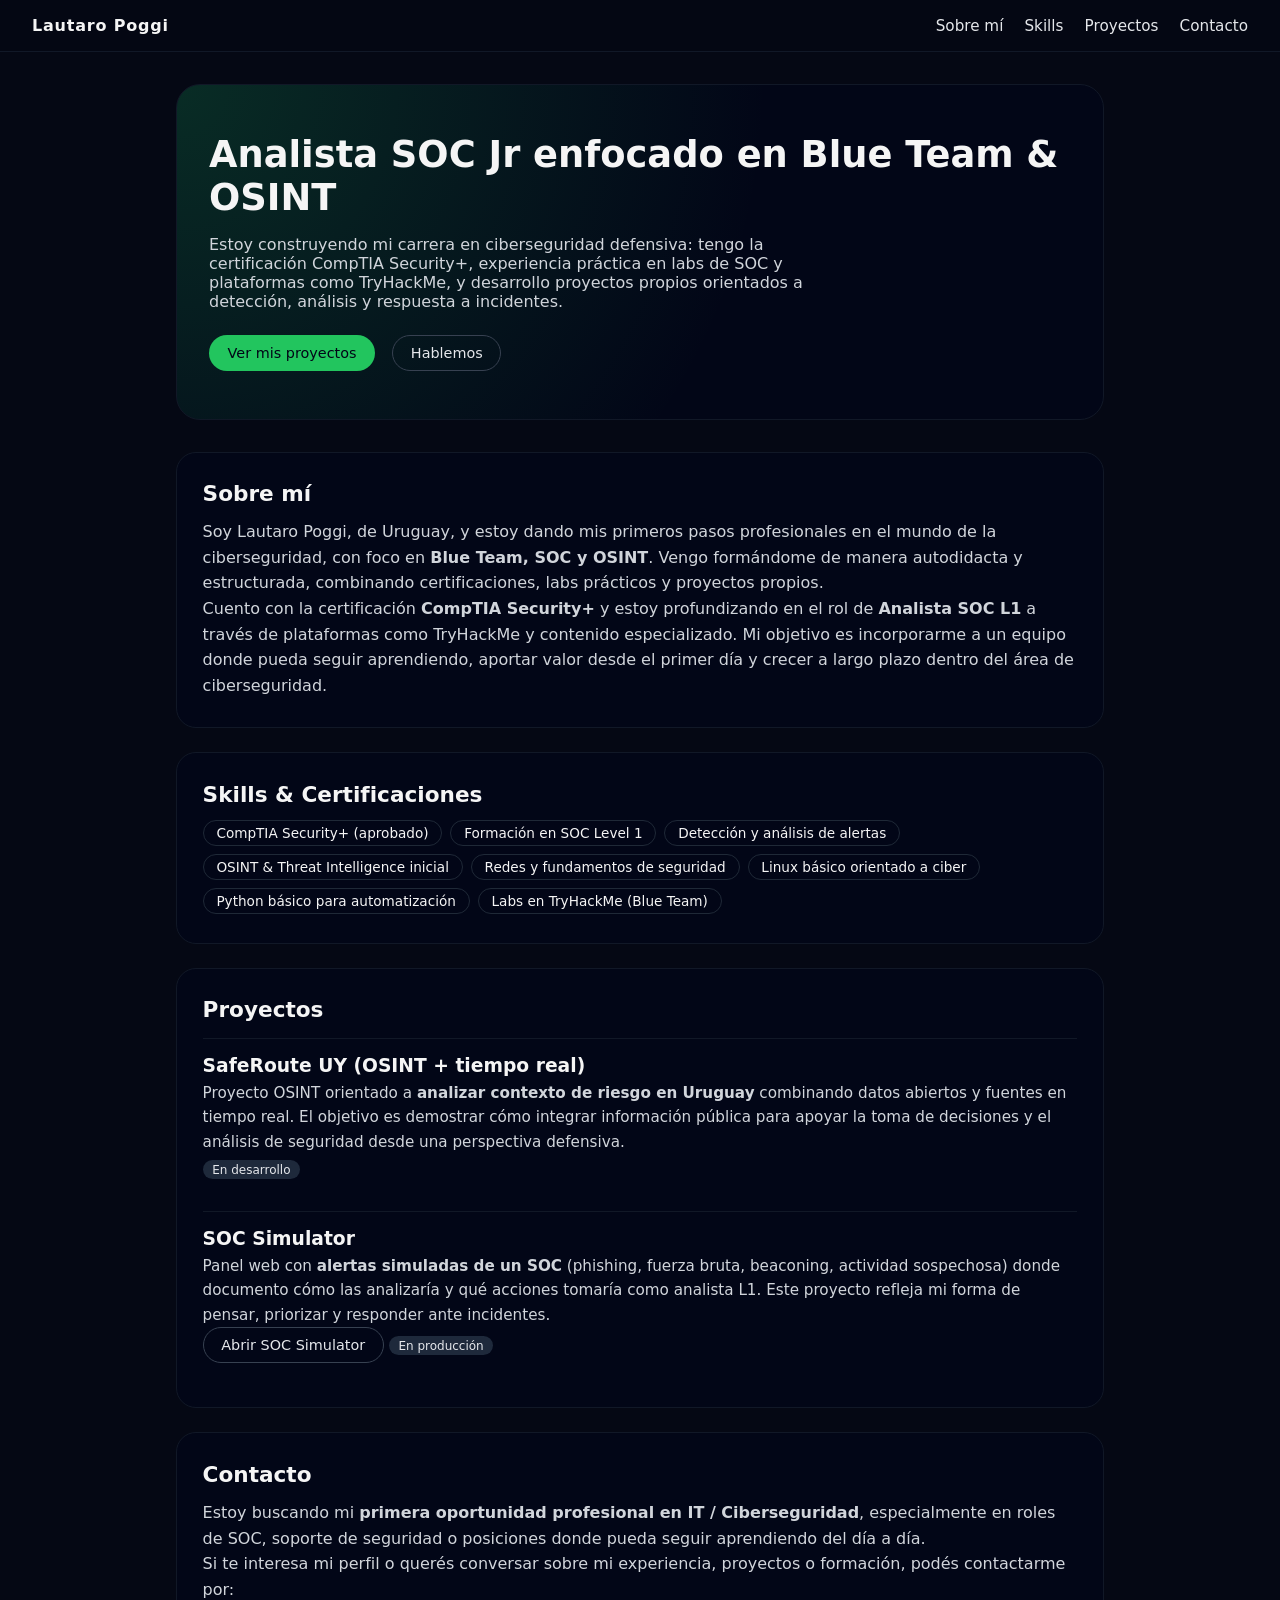
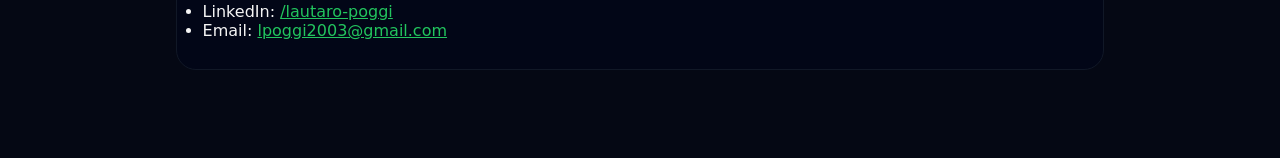
==== index.html @ 6bdcc226 "Primer commit del portfolio" ====
<!DOCTYPE html>
<html lang="es">
  <head>
    <meta charset="UTF-8" />
    <title>Lautaro Poggi | Portfolio Ciberseguridad</title>
    <link rel="stylesheet" href="style.css" />
  </head>
  <body>
    <header class="topbar">
      <div class="logo">Lautaro Poggi</div>
      <nav>
        <a href="#about">Sobre mí</a>
        <a href="#skills">Skills</a>
        <a href="#projects">Proyectos</a>
        <a href="#contact">Contacto</a>
      </nav>
    </header>

    <main>
      <section id="hero" class="hero">
        <h1>Analista SOC Jr enfocado en Blue Team &amp; OSINT</h1>
        <p>
          Estoy construyendo mi carrera en ciberseguridad defensiva: tengo la
          certificación CompTIA Security+, experiencia práctica en labs de SOC y
          plataformas como TryHackMe, y desarrollo proyectos propios orientados
          a detección, análisis y respuesta a incidentes.
        </p>
        <div class="hero-buttons">
          <a href="#projects" class="btn primary">Ver mis proyectos</a>
          <a href="#contact" class="btn secondary">Hablemos</a>
        </div>
      </section>

      <section id="about" class="card">
        <h2>Sobre mí</h2>
        <p>
          Soy Lautaro Poggi, de Uruguay, y estoy dando mis primeros pasos
          profesionales en el mundo de la ciberseguridad, con foco en
          <strong>Blue Team, SOC y OSINT</strong>. Vengo formándome de manera
          autodidacta y estructurada, combinando certificaciones, labs prácticos
          y proyectos propios.
        </p>
        <p>
          Cuento con la certificación <strong>CompTIA Security+</strong> y estoy
          profundizando en el rol de <strong>Analista SOC L1</strong> a través
          de plataformas como TryHackMe y contenido especializado. Mi objetivo
          es incorporarme a un equipo donde pueda seguir aprendiendo, aportar
          valor desde el primer día y crecer a largo plazo dentro del área de
          ciberseguridad.
        </p>
      </section>

      <section id="skills" class="card">
        <h2>Skills &amp; Certificaciones</h2>
        <ul class="tags">
          <li>CompTIA Security+ (aprobado)</li>
          <li>Formación en SOC Level 1</li>
          <li>Detección y análisis de alertas</li>
          <li>OSINT &amp; Threat Intelligence inicial</li>
          <li>Redes y fundamentos de seguridad</li>
          <li>Linux básico orientado a ciber</li>
          <li>Python básico para automatización</li>
          <li>Labs en TryHackMe (Blue Team)</li>
        </ul>
      </section>

      <section id="projects" class="card">
        <h2>Proyectos</h2>

        <div class="project">
          <h3>SafeRoute UY (OSINT + tiempo real)</h3>
          <p>
            Proyecto OSINT orientado a
            <strong>analizar contexto de riesgo en Uruguay</strong> combinando
            datos abiertos y fuentes en tiempo real. El objetivo es demostrar
            cómo integrar información pública para apoyar la toma de decisiones
            y el análisis de seguridad desde una perspectiva defensiva.
          </p>
          <span class="badge">En desarrollo</span>
        </div>

        <div class="project">
          <h3>SOC Simulator</h3>
          <p>
            Panel web con
            <strong>alertas simuladas de un SOC</strong> (phishing, fuerza
            bruta, beaconing, actividad sospechosa) donde documento cómo las
            analizaría y qué acciones tomaría como analista L1. Este proyecto
            refleja mi forma de pensar, priorizar y responder ante incidentes.
          </p>
          <a
            href="../soc-simulator/index.html"
            target="_blank"
            class="btn secondary"
          >
            Abrir SOC Simulator
          </a>
          <span class="badge">En producción</span>
        </div>
      </section>

      <section id="contact" class="card">
        <h2>Contacto</h2>
        <p>
          Estoy buscando mi
          <strong>primera oportunidad profesional en IT / Ciberseguridad</strong
          >, especialmente en roles de SOC, soporte de seguridad o posiciones
          donde pueda seguir aprendiendo del día a día.
        </p>
        <p>
          Si te interesa mi perfil o querés conversar sobre mi experiencia,
          proyectos o formación, podés contactarme por:
        </p>
        <ul>
          <li>
            LinkedIn:
            <a
              href="https://www.linkedin.com/in/lautaro-poggi-4075b335a"
              target="_blank"
              >/lautaro-poggi</a
            >
          </li>
          <li>
            Email:
            <a href="mailto:lpoggi2003@gmail.com">lpoggi2003@gmail.com</a>
          </li>
        </ul>
      </section>
    </main>

    <script src="main.js"></script>
  </body>
</html>
---- style.css ----
* {
  box-sizing: border-box;
  margin: 0;
  padding: 0;
}

body {
  font-family: system-ui, -apple-system, BlinkMacSystemFont, "Segoe UI", sans-serif;
  background: #050814;
  color: #f5f5f5;
  min-height: 100vh;
}

.topbar {
  position: sticky;
  top: 0;
  display: flex;
  justify-content: space-between;
  align-items: center;
  padding: 1rem 2rem;
  background: rgba(5, 8, 20, 0.95);
  border-bottom: 1px solid #111827;
  z-index: 10;
}

.logo {
  font-weight: 700;
  letter-spacing: 0.05em;
}

nav a {
  margin-left: 1rem;
  text-decoration: none;
  color: #e5e7eb;
  font-size: 0.95rem;
}

nav a:hover {
  color: #22c55e;
}

main {
  max-width: 960px;
  margin: 0 auto;
  padding: 2rem 1rem 4rem;
}

.hero {
  padding: 3rem 2rem;
  margin-bottom: 2rem;
  border-radius: 1.5rem;
  background: radial-gradient(circle at top left, #22c55e33, transparent 60%),
    #020617;
  border: 1px solid #111827;
}

.hero h1 {
  font-size: 2.3rem;
  margin-bottom: 1rem;
}

.hero p {
  max-width: 600px;
  color: #d1d5db;
  margin-bottom: 1.5rem;
}

.hero-buttons .btn {
  margin-right: 0.75rem;
}

.card {
  background: #020617;
  border-radius: 1.25rem;
  padding: 1.8rem 1.6rem;
  border: 1px solid #111827;
  margin-bottom: 1.5rem;
}

.card h2 {
  margin-bottom: 0.8rem;
  font-size: 1.35rem;
}

.card p {
  color: #d1d5db;
  line-height: 1.6;
}

.tags {
  list-style: none;
  display: flex;
  flex-wrap: wrap;
  gap: 0.5rem;
  margin-top: 0.5rem;
}

.tags li {
  background: #020617;
  border: 1px solid #1f2937;
  border-radius: 999px;
  padding: 0.25rem 0.8rem;
  font-size: 0.85rem;
}

.project {
  margin-top: 1rem;
  padding: 1rem 0;
  border-top: 1px solid #111827;
}

.project h3 {
  margin-bottom: 0.3rem;
}

.project p {
  font-size: 0.95rem;
}

.badge {
  display: inline-block;
  margin-top: 0.4rem;
  font-size: 0.75rem;
  padding: 0.15rem 0.6rem;
  border-radius: 999px;
  background: #1e293b;
  color: #e5e7eb;
}

.btn {
  display: inline-block;
  padding: 0.55rem 1.1rem;
  border-radius: 999px;
  font-size: 0.9rem;
  text-decoration: none;
  border: 1px solid transparent;
}

.btn.primary {
  background: #22c55e;
  color: #020617;
}

.btn.secondary {
  background: transparent;
  color: #e5e7eb;
  border-color: #374151;
}

.btn:hover {
  opacity: 0.9;
}

a {
  color: #22c55e;
}

a:hover {
  text-decoration: underline;
}

@media (max-width: 640px) {
  .topbar {
    flex-direction: column;
    align-items: flex-start;
    gap: 0.4rem;
  }

  nav a {
    margin-left: 0;
    margin-right: 0.7rem;
  }

  .hero {
    padding: 2rem 1.4rem;
  }
}
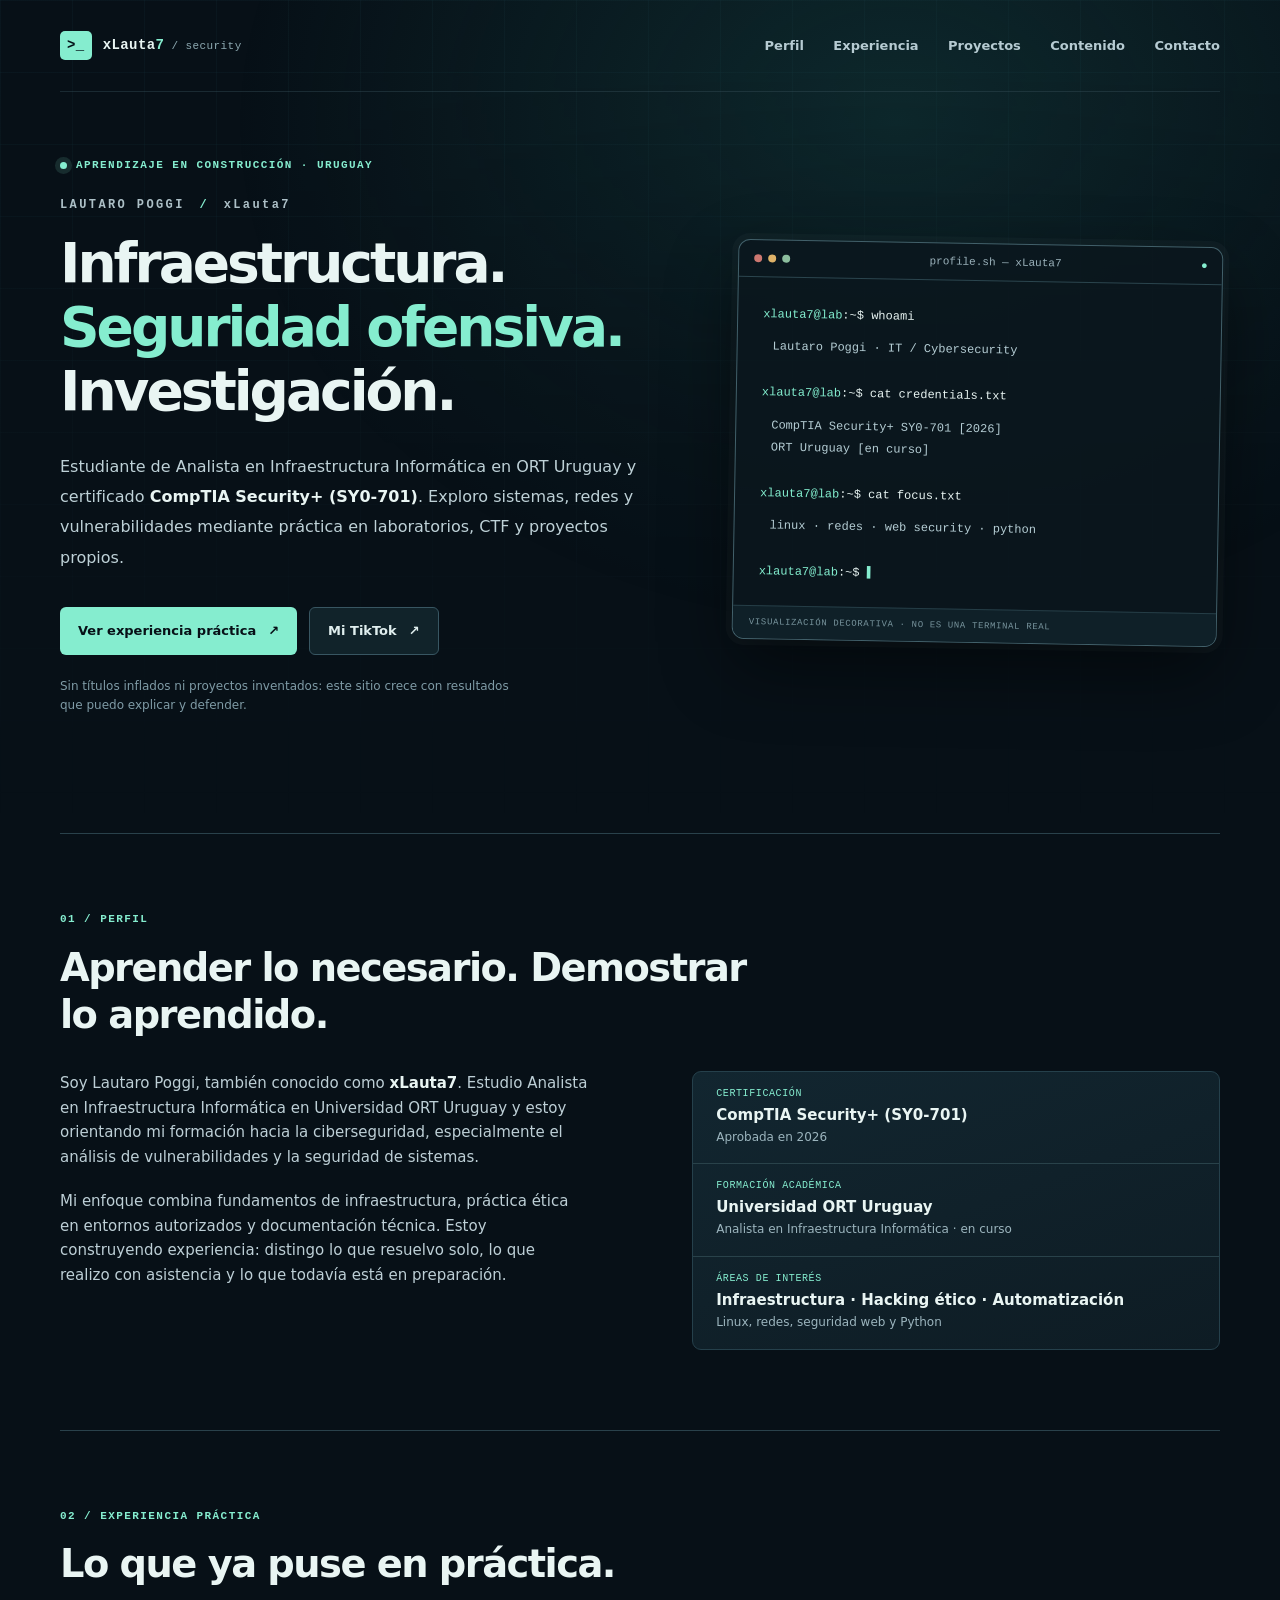
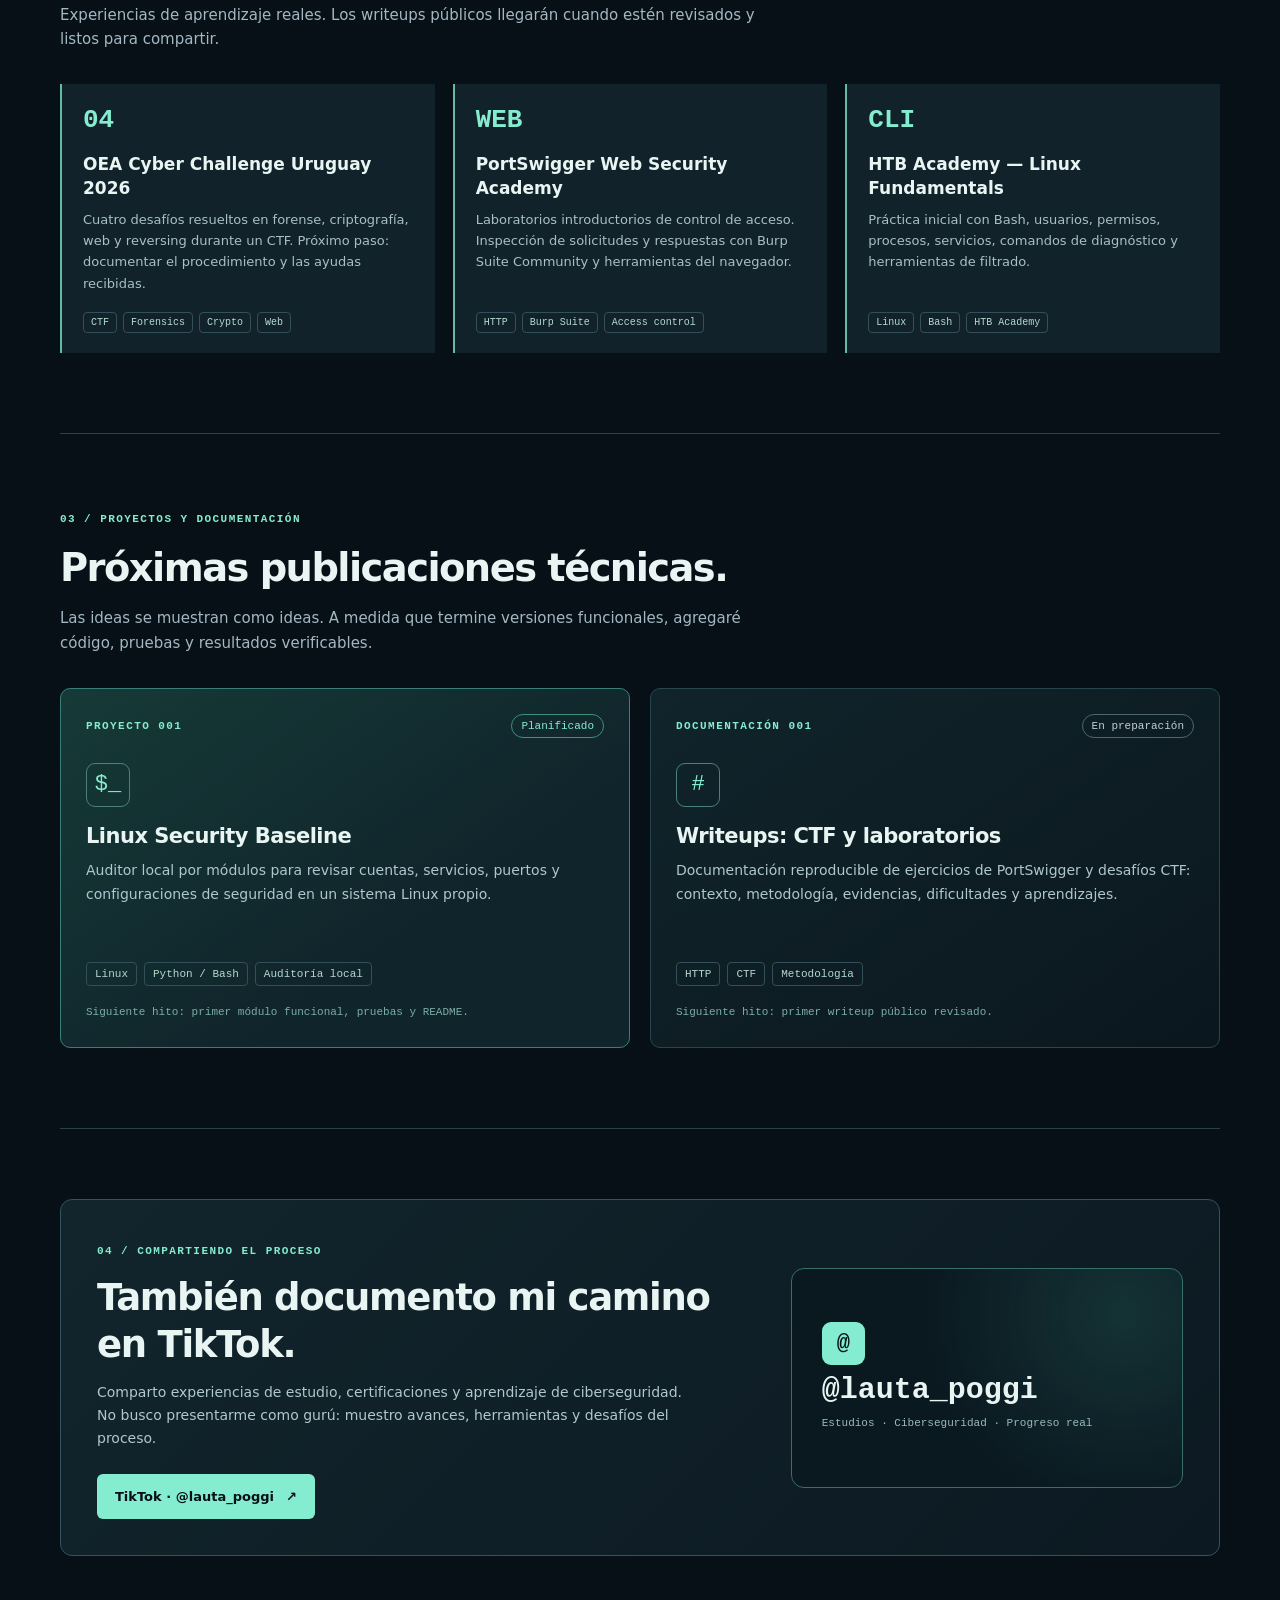
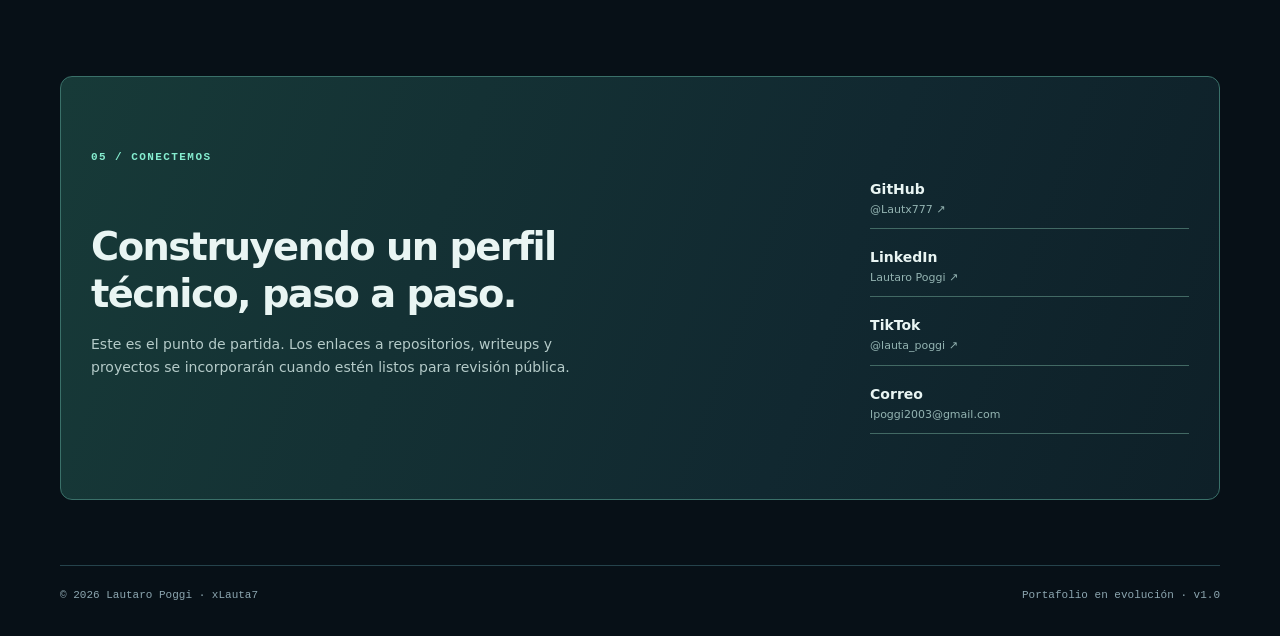
==== commit 18f5f6e1: "Publish xLauta7 portfolio v1 landing page" ====
--- a/index.html
+++ b/index.html
@@ -1,133 +1,126 @@
-<!DOCTYPE html>
+<!doctype html>
 <html lang="es">
-  <head>
-    <meta charset="UTF-8" />
-    <title>Lautaro Poggi | Portfolio Ciberseguridad</title>
-    <link rel="stylesheet" href="style.css" />
-  </head>
-  <body>
-    <header class="topbar">
-      <div class="logo">Lautaro Poggi</div>
-      <nav>
-        <a href="#about">Sobre mí</a>
-        <a href="#skills">Skills</a>
-        <a href="#projects">Proyectos</a>
-        <a href="#contact">Contacto</a>
-      </nav>
-    </header>
-
-    <main>
-      <section id="hero" class="hero">
-        <h1>Analista SOC Jr enfocado en Blue Team &amp; OSINT</h1>
-        <p>
-          Estoy construyendo mi carrera en ciberseguridad defensiva: tengo la
-          certificación CompTIA Security+, experiencia práctica en labs de SOC y
-          plataformas como TryHackMe, y desarrollo proyectos propios orientados
-          a detección, análisis y respuesta a incidentes.
-        </p>
-        <div class="hero-buttons">
-          <a href="#projects" class="btn primary">Ver mis proyectos</a>
-          <a href="#contact" class="btn secondary">Hablemos</a>
+<head>
+  <meta charset="utf-8">
+  <meta name="viewport" content="width=device-width, initial-scale=1">
+  <meta name="color-scheme" content="dark">
+  <meta name="theme-color" content="#071017">
+  <meta name="description" content="Lautaro Poggi (xLauta7). Infraestructura informática, CompTIA Security+ y práctica en ciberseguridad. CTF, HTB Academy, PortSwigger y proyectos propios.">
+  <meta property="og:type" content="website">
+  <meta property="og:title" content="xLauta7 | Lautaro Poggi — Ciberseguridad e infraestructura">
+  <meta property="og:description" content="Laboratorios, CTF, formación y proyectos técnicos. Un portafolio que crece con evidencia real.">
+  <title>xLauta7 | Lautaro Poggi — Ciberseguridad</title>
+  <link rel="icon" type="image/svg+xml" href="favicon.svg">
+  <link rel="stylesheet" href="styles.css">
+</head>
+<body>
+  <a class="skip-link" href="#contenido">Saltar al contenido</a>
+  <div class="background-grid" aria-hidden="true"></div>
+  <header class="site-header wrap">
+    <a href="#inicio" class="logo" aria-label="xLauta7, volver al inicio"><span class="logo-icon">&gt;_</span><span>xLauta<span class="logo-muted">7</span><span class="logo-suffix"> / security</span></span></a>
+    <nav aria-label="Navegación principal">
+      <a href="#sobre-mi">Perfil</a><a href="#experiencia">Experiencia</a><a href="#proyectos">Proyectos</a><a href="#contenido-publico">Contenido</a><a href="#contacto">Contacto</a>
+    </nav>
+  </header>
+  <main id="contenido">
+    <section class="hero wrap" id="inicio" aria-labelledby="hero-title">
+      <div class="hero-copy">
+        <p class="eyebrow"><span class="status-dot"></span> APRENDIZAJE EN CONSTRUCCIÓN · URUGUAY</p>
+        <p class="intro-label">LAUTARO POGGI <span aria-hidden="true">/</span> xLauta7</p>
+        <h1 id="hero-title">Infraestructura.<br><span class="accent">Seguridad ofensiva.</span><br>Investigación.</h1>
+        <p class="lead">Estudiante de Analista en Infraestructura Informática en ORT Uruguay y certificado <strong>CompTIA Security+ (SY0-701)</strong>. Exploro sistemas, redes y vulnerabilidades mediante práctica en laboratorios, CTF y proyectos propios.</p>
+        <div class="actions">
+          <a class="button button-primary" href="#experiencia">Ver experiencia práctica <span aria-hidden="true">↗</span></a>
+          <a class="button button-secondary" href="https://www.tiktok.com/@lauta_poggi" target="_blank" rel="noopener noreferrer">Mi TikTok <span aria-hidden="true">↗</span></a>
         </div>
-      </section>
-
-      <section id="about" class="card">
-        <h2>Sobre mí</h2>
-        <p>
-          Soy Lautaro Poggi, de Uruguay, y estoy dando mis primeros pasos
-          profesionales en el mundo de la ciberseguridad, con foco en
-          <strong>Blue Team, SOC y OSINT</strong>. Vengo formándome de manera
-          autodidacta y estructurada, combinando certificaciones, labs prácticos
-          y proyectos propios.
-        </p>
-        <p>
-          Cuento con la certificación <strong>CompTIA Security+</strong> y estoy
-          profundizando en el rol de <strong>Analista SOC L1</strong> a través
-          de plataformas como TryHackMe y contenido especializado. Mi objetivo
-          es incorporarme a un equipo donde pueda seguir aprendiendo, aportar
-          valor desde el primer día y crecer a largo plazo dentro del área de
-          ciberseguridad.
-        </p>
-      </section>
-
-      <section id="skills" class="card">
-        <h2>Skills &amp; Certificaciones</h2>
-        <ul class="tags">
-          <li>CompTIA Security+ (aprobado)</li>
-          <li>Formación en SOC Level 1</li>
-          <li>Detección y análisis de alertas</li>
-          <li>OSINT &amp; Threat Intelligence inicial</li>
-          <li>Redes y fundamentos de seguridad</li>
-          <li>Linux básico orientado a ciber</li>
-          <li>Python básico para automatización</li>
-          <li>Labs en TryHackMe (Blue Team)</li>
-        </ul>
-      </section>
-
-      <section id="projects" class="card">
-        <h2>Proyectos</h2>
-
-        <div class="project">
-          <h3>SafeRoute UY (OSINT + tiempo real)</h3>
-          <p>
-            Proyecto OSINT orientado a
-            <strong>analizar contexto de riesgo en Uruguay</strong> combinando
-            datos abiertos y fuentes en tiempo real. El objetivo es demostrar
-            cómo integrar información pública para apoyar la toma de decisiones
-            y el análisis de seguridad desde una perspectiva defensiva.
-          </p>
-          <span class="badge">En desarrollo</span>
+        <p class="hero-footnote">Sin títulos inflados ni proyectos inventados: este sitio crece con resultados que puedo explicar y defender.</p>
+      </div>
+      <div class="terminal" aria-label="Resumen técnico de mi perfil, representación gráfica de una terminal">
+        <div class="terminal-bar"><div class="dots" aria-hidden="true"><i></i><i></i><i></i></div><span>profile.sh — xLauta7</span><span class="terminal-mark">●</span></div>
+        <div class="terminal-content">
+          <p><span class="prompt">xlauta7@lab</span>:~$ whoami</p><p class="terminal-answer">Lautaro Poggi · IT / Cybersecurity</p>
+          <p><span class="prompt">xlauta7@lab</span>:~$ cat credentials.txt</p><p class="terminal-answer">CompTIA Security+ SY0-701 [2026]<br>ORT Uruguay [en curso]</p>
+          <p><span class="prompt">xlauta7@lab</span>:~$ cat focus.txt</p><p class="terminal-answer">linux · redes · web security · python</p>
+          <p><span class="prompt">xlauta7@lab</span>:~$ <span class="cursor" aria-hidden="true">▌</span></p>
         </div>
-
-        <div class="project">
-          <h3>SOC Simulator</h3>
-          <p>
-            Panel web con
-            <strong>alertas simuladas de un SOC</strong> (phishing, fuerza
-            bruta, beaconing, actividad sospechosa) donde documento cómo las
-            analizaría y qué acciones tomaría como analista L1. Este proyecto
-            refleja mi forma de pensar, priorizar y responder ante incidentes.
-          </p>
-          <a
-            href="../soc-simulator/index.html"
-            target="_blank"
-            class="btn secondary"
-          >
-            Abrir SOC Simulator
-          </a>
-          <span class="badge">En producción</span>
+        <div class="terminal-bottom">VISUALIZACIÓN DECORATIVA · NO ES UNA TERMINAL REAL</div>
+      </div>
+    </section>
+    <section class="section wrap" id="sobre-mi" aria-labelledby="about-title">
+      <div class="section-heading"><span class="section-index">01 / PERFIL</span><h2 id="about-title">Aprender lo necesario. Demostrar lo aprendido.</h2></div>
+      <div class="about-grid">
+        <div>
+          <p>Soy Lautaro Poggi, también conocido como <strong>xLauta7</strong>. Estudio Analista en Infraestructura Informática en Universidad ORT Uruguay y estoy orientando mi formación hacia la ciberseguridad, especialmente el análisis de vulnerabilidades y la seguridad de sistemas.</p>
+          <p>Mi enfoque combina fundamentos de infraestructura, práctica ética en entornos autorizados y documentación técnica. Estoy construyendo experiencia: distingo lo que resuelvo solo, lo que realizo con asistencia y lo que todavía está en preparación.</p>
         </div>
-      </section>
-
-      <section id="contact" class="card">
-        <h2>Contacto</h2>
-        <p>
-          Estoy buscando mi
-          <strong>primera oportunidad profesional en IT / Ciberseguridad</strong
-          >, especialmente en roles de SOC, soporte de seguridad o posiciones
-          donde pueda seguir aprendiendo del día a día.
-        </p>
-        <p>
-          Si te interesa mi perfil o querés conversar sobre mi experiencia,
-          proyectos o formación, podés contactarme por:
-        </p>
-        <ul>
-          <li>
-            LinkedIn:
-            <a
-              href="https://www.linkedin.com/in/lautaro-poggi-4075b335a"
-              target="_blank"
-              >/lautaro-poggi</a
-            >
-          </li>
-          <li>
-            Email:
-            <a href="mailto:lpoggi2003@gmail.com">lpoggi2003@gmail.com</a>
-          </li>
-        </ul>
-      </section>
-    </main>
-
-    <script src="main.js"></script>
-  </body>
-</html>
+        <div class="facts" aria-label="Formación y enfoque">
+          <div><span>Certificación</span><strong>CompTIA Security+ (SY0-701)</strong><small>Aprobada en 2026</small></div>
+          <div><span>Formación académica</span><strong>Universidad ORT Uruguay</strong><small>Analista en Infraestructura Informática · en curso</small></div>
+          <div><span>Áreas de interés</span><strong>Infraestructura · Hacking ético · Automatización</strong><small>Linux, redes, seguridad web y Python</small></div>
+        </div>
+      </div>
+    </section>
+    <section class="section wrap" id="experiencia" aria-labelledby="experience-title">
+      <div class="section-heading"><span class="section-index">02 / EXPERIENCIA PRÁCTICA</span><h2 id="experience-title">Lo que ya puse en práctica.</h2><p>Experiencias de aprendizaje reales. Los writeups públicos llegarán cuando estén revisados y listos para compartir.</p></div>
+      <div class="experience-grid">
+        <article class="experience-item">
+          <span class="experience-number">04</span><h3>OEA Cyber Challenge Uruguay 2026</h3>
+          <p>Cuatro desafíos resueltos en forense, criptografía, web y reversing durante un CTF. Próximo paso: documentar el procedimiento y las ayudas recibidas.</p>
+          <div class="mini-tags"><span>CTF</span><span>Forensics</span><span>Crypto</span><span>Web</span></div>
+        </article>
+        <article class="experience-item">
+          <span class="experience-number">WEB</span><h3>PortSwigger Web Security Academy</h3>
+          <p>Laboratorios introductorios de control de acceso. Inspección de solicitudes y respuestas con Burp Suite Community y herramientas del navegador.</p>
+          <div class="mini-tags"><span>HTTP</span><span>Burp Suite</span><span>Access control</span></div>
+        </article>
+        <article class="experience-item">
+          <span class="experience-number">CLI</span><h3>HTB Academy — Linux Fundamentals</h3>
+          <p>Práctica inicial con Bash, usuarios, permisos, procesos, servicios, comandos de diagnóstico y herramientas de filtrado.</p>
+          <div class="mini-tags"><span>Linux</span><span>Bash</span><span>HTB Academy</span></div>
+        </article>
+      </div>
+    </section>
+    <section class="section wrap" id="proyectos" aria-labelledby="projects-title">
+      <div class="section-heading"><span class="section-index">03 / PROYECTOS Y DOCUMENTACIÓN</span><h2 id="projects-title">Próximas publicaciones técnicas.</h2><p>Las ideas se muestran como ideas. A medida que termine versiones funcionales, agregaré código, pruebas y resultados verificables.</p></div>
+      <div class="project-grid">
+        <article class="project-card featured">
+          <div class="card-top"><span class="card-id">PROYECTO 001</span><span class="pill pill-progress">Planificado</span></div>
+          <div class="project-icon" aria-hidden="true">$_</div>
+          <h3>Linux Security Baseline</h3>
+          <p>Auditor local por módulos para revisar cuentas, servicios, puertos y configuraciones de seguridad en un sistema Linux propio.</p>
+          <div class="chips"><span>Linux</span><span>Python / Bash</span><span>Auditoría local</span></div>
+          <p class="card-note">Siguiente hito: primer módulo funcional, pruebas y README.</p>
+        </article>
+        <article class="project-card">
+          <div class="card-top"><span class="card-id">DOCUMENTACIÓN 001</span><span class="pill">En preparación</span></div>
+          <div class="project-icon" aria-hidden="true">#</div>
+          <h3>Writeups: CTF y laboratorios</h3>
+          <p>Documentación reproducible de ejercicios de PortSwigger y desafíos CTF: contexto, metodología, evidencias, dificultades y aprendizajes.</p>
+          <div class="chips"><span>HTTP</span><span>CTF</span><span>Metodología</span></div>
+          <p class="card-note">Siguiente hito: primer writeup público revisado.</p>
+        </article>
+      </div>
+    </section>
+    <section class="section wrap" id="contenido-publico" aria-labelledby="content-title">
+      <div class="content-panel">
+        <div><span class="section-index">04 / COMPARTIENDO EL PROCESO</span><h2 id="content-title">También documento mi camino en TikTok.</h2><p>Comparto experiencias de estudio, certificaciones y aprendizaje de ciberseguridad. No busco presentarme como gurú: muestro avances, herramientas y desafíos del proceso.</p><a class="button button-primary" href="https://www.tiktok.com/@lauta_poggi" target="_blank" rel="noopener noreferrer">TikTok · @lauta_poggi <span aria-hidden="true">↗</span></a></div>
+        <div class="content-handle" aria-label="Usuario de TikTok"><span class="handle-icon" aria-hidden="true">@</span><strong>@lauta_poggi</strong><span>Estudios · Ciberseguridad · Progreso real</span></div>
+      </div>
+    </section>
+    <section class="contact-section wrap" id="contacto" aria-labelledby="contact-title">
+      <span class="section-index">05 / CONECTEMOS</span>
+      <div class="contact-inner">
+        <div><h2 id="contact-title">Construyendo un perfil técnico, paso a paso.</h2><p>Este es el punto de partida. Los enlaces a repositorios, writeups y proyectos se incorporarán cuando estén listos para revisión pública.</p></div>
+        <div class="contact-links" aria-label="Enlaces y canales">
+          <a href="https://github.com/Lautx777" target="_blank" rel="noopener noreferrer">GitHub <small>@Lautx777 ↗</small></a>
+          <a href="https://www.linkedin.com/in/lautaro-poggi-4075b335a" target="_blank" rel="noopener noreferrer">LinkedIn <small>Lautaro Poggi ↗</small></a>
+          <a href="https://www.tiktok.com/@lauta_poggi" target="_blank" rel="noopener noreferrer">TikTok <small>@lauta_poggi ↗</small></a>
+          <a href="mailto:lpoggi2003@gmail.com">Correo <small>lpoggi2003@gmail.com</small></a>
+        </div>
+      </div>
+    </section>
+  </main>
+  <footer class="wrap site-footer"><span>© <span id="year">2026</span> Lautaro Poggi · xLauta7</span><span>Portafolio en evolución · v1.0</span></footer>
+  <script src="script.js" defer></script>
+</body>
+</html>
--- a/styles.css
+++ b/styles.css
@@ -0,0 +1,108 @@
+:root {
+  --bg:#071017; --bg2:#0a1720; --surface:#101f28; --border:#25404b;
+  --text:#e9f5f3; --muted:#a3b8c2; --accent:#85edcf; --accent2:#6ebfcf;
+  --mono:ui-monospace,SFMono-Regular,Consolas,"Liberation Mono",monospace;
+  --sans:Inter,ui-sans-serif,system-ui,-apple-system,BlinkMacSystemFont,"Segoe UI",sans-serif;
+}
+* { box-sizing: border-box; }
+html { scroll-behavior: smooth; }
+body { margin:0; background:var(--bg); color:var(--text); font-family:var(--sans); line-height:1.65; }
+a { color:inherit; text-decoration:none; }
+a:focus-visible { outline:3px solid var(--accent); outline-offset:5px; border-radius:3px; }
+::selection { background:#85edcf; color:#071017; }
+.background-grid { position:absolute; z-index:-1; inset:0 0 auto; height:820px; pointer-events:none; background:radial-gradient(ellipse at 70% 15%,#174c4c68,transparent 52%),linear-gradient(#17323b35 1px, transparent 1px),linear-gradient(90deg,#17323b35 1px,transparent 1px); background-size:auto,72px 72px,72px 72px; mask-image:linear-gradient(to bottom,#000 8%,transparent 100%); }
+.wrap { width:min(1160px,calc(100% - 48px)); margin-inline:auto; }
+.skip-link { position:absolute; top:-80px; left:20px; padding:10px 16px; background:var(--accent); color:#071017; z-index:100; }
+.skip-link:focus { top:10px; }
+.site-header { min-height:92px; display:flex; justify-content:space-between; align-items:center; gap:24px; border-bottom:1px solid #37515b66; }
+.logo { font-family:var(--mono); font-weight:750; font-size:14px; letter-spacing:.03em; display:inline-flex; gap:11px; align-items:center; white-space:nowrap; }
+.logo-icon { display:grid; place-items:center; background:var(--accent); color:#041218; padding:3px 7px; border-radius:5px; font-size:14px; }
+.logo-muted { color:var(--accent); }
+.site-header nav { display:flex; flex-wrap:wrap; gap:clamp(12px,2.3vw,30px); font-size:13px; font-weight:600; color:#b6cbd2; }
+.site-header nav a:hover { color:var(--accent); }
+.hero { min-height:680px; display:grid; align-items:center; grid-template-columns:1.1fr .9fr; gap:7%; padding-top:65px; padding-bottom:105px; }
+.eyebrow,.section-index,.card-id { font:600 11px/1.5 var(--mono); letter-spacing:.13em; color:var(--accent); }
+.eyebrow { display:flex; align-items:center; gap:9px; margin-bottom:22px; }
+.status-dot { height:7px; width:7px; border-radius:50%; background:var(--accent); box-shadow:0 0 0 5px #85edcf20; }
+h1,h2,h3,p { margin-top:0; }
+h1 { font-size:clamp(42px,4.6vw,66px); font-weight:760; line-height:1.13; letter-spacing:-.055em; margin-bottom:28px; }
+h1 em { color:var(--accent); font-style:normal; }
+.accent { color:var(--accent); }
+.lead { color:#bed1d7; font-size:16px; max-width:595px; line-height:1.9; }
+.actions { display:flex; gap:12px; flex-wrap:wrap; margin:34px 0 22px; }
+.button { display:inline-flex; align-items:center; justify-content:center; gap:12px; border-radius:6px; padding:12px 18px; font-size:13px; font-weight:750; transition:transform .15s,background .15s; }
+.button:hover { transform:translateY(-2px); }
+.button-primary { background:var(--accent); color:#071017; }
+.button-primary:hover { background:#b1ffea; }
+.button-secondary { border:1px solid #385662; background:#11232a; color:#e0eeee; }
+.button-secondary:hover { background:#17323a; }
+.hero-footnote { color:#7f9ba6; font-size:12px; max-width:465px; }
+.terminal { background:#0b171edc; border:1px solid #42606a; border-radius:12px; overflow:hidden; box-shadow:0 28px 70px #0007,0 0 0 6px #c8fff207; transform:rotate(1deg); }
+.terminal-bar { display:flex; align-items:center; justify-content:space-between; gap:8px; border-bottom:1px solid #2b454e; padding:12px 15px; color:#9bb2bb; font:11px var(--mono); }
+.dots { display:flex; gap:6px; }.dots i { width:8px;height:8px;border-radius:50%;background:#cc7770; }.dots i:nth-child(2){background:#deb268}.dots i:nth-child(3){background:#8cbe9e}
+.terminal-mark { color:var(--accent); }
+.terminal-content { padding:26px 25px 12px; font:12px/1.85 var(--mono); overflow-wrap:anywhere; }
+.terminal-content p { margin:0 0 10px; }
+.terminal-content .prompt { color:#83eecf; }
+.terminal-answer { color:#b5cdd4; padding-left:10px; margin-bottom:24px!important; }
+.cursor { color:var(--accent); }
+.terminal-bottom { padding:11px 16px; border-top:1px solid #253d46; background:#0f2028; font:9px var(--mono); color:#77939c; letter-spacing:.07em; }
+.section { padding-top:70px; padding-bottom:80px; border-top:1px solid #29414b; scroll-margin-top:25px; }
+.section-heading { margin-bottom:32px; max-width:700px; }
+.section-heading h2,.contact-inner h2 { margin:13px 0 15px; font-size:clamp(27px,3vw,39px); line-height:1.24; letter-spacing:-.04em; }
+.section-heading p { color:var(--muted); font-size:15px; }
+.about-grid { display:grid; grid-template-columns:1fr 1fr; gap:9%; }
+.about-grid > div:first-child p { max-width:560px; color:#bdcfd6; margin-bottom:19px; font-size:15px; }
+.facts { border:1px solid var(--border); border-radius:9px; background:linear-gradient(160deg,#122630,#0e1c24); overflow:hidden; }
+.facts > div { display:flex; flex-direction:column; padding:16px 23px; border-bottom:1px solid #29424a; }
+.facts > div:last-child { border:0; }
+.facts span { color:var(--accent); font:10px var(--mono); letter-spacing:.06em; text-transform:uppercase; }
+.facts strong { font-size:15px; margin-top:4px; }.facts small { color:#9cb5be; font-size:12px; }
+.project-grid { display:grid;grid-template-columns:repeat(2,minmax(0,1fr)); gap:20px; }
+.project-card { min-height:360px; padding:25px; border:1px solid #28454e; border-radius:10px; background:linear-gradient(145deg,#11242b,#0b171e); display:flex; flex-direction:column; }
+.project-card.featured { border-color:#397e78; background:linear-gradient(145deg,#163a37,#10242b 65%); }
+.card-top { display:flex;justify-content:space-between;gap:10px;align-items:center; }
+.pill { font:11px var(--mono); padding:5px 9px; border:1px solid #4c6771; color:#bdd0d6; border-radius:99px; white-space:nowrap; }
+.pill-progress { border-color:#3e917b; color:var(--accent); }
+.project-icon { display:grid;place-items:center; width:44px;height:44px;border:1px solid #4b817d;border-radius:9px; color:var(--accent); font:22px var(--mono); margin:25px 0 16px; }
+.project-card h3 {font-size:21px;line-height:1.3;letter-spacing:-.025em;margin-bottom:9px}
+.project-card p {color:#afc7ce; font-size:14px; line-height:1.7; }
+.chips {display:flex; gap:7px; flex-wrap:wrap; margin-top:auto;padding-top:10px; }
+.chips span {font:11px var(--mono); border:1px solid #31505a; border-radius:4px; color:#b4d7d0; padding:5px 8px;}
+.project-card .card-note {font:11px/1.6 var(--mono);margin-top:18px;margin-bottom:0;color:#7dada6;}
+.experience-grid { display:grid;grid-template-columns:repeat(3,minmax(0,1fr));gap:18px; }
+.experience-item { padding:21px 21px 20px; border-left:2px solid #63bba6; background:#12222a; }
+.experience-number { font:700 26px var(--mono); color:var(--accent); }
+.experience-item h3 { margin:18px 0 8px;font-size:17px;line-height:1.4; }
+.experience-item p {margin:0; font-size:13px; color:#a8bfc8; }
+.contact-section { padding:65px 30px; background:linear-gradient(110deg,#173a38,#112830 65%,#0e2028);border:1px solid #3a7069;border-radius:12px;margin-top:40px;margin-bottom:65px;scroll-margin-top:35px; }
+.contact-inner {display:grid;grid-template-columns:1.4fr .6fr;gap:35px;align-items:center}.contact-inner h2 {max-width:520px}.contact-inner p {color:#b5cbc9;max-width:500px;font-size:14px}
+.contact-links { display:flex;flex-direction:column;gap:8px; }.contact-links span { border-bottom:1px solid #426964; padding:9px 0; font-weight:700; font-size:14px; }.contact-links small {display:block;color:#94b4b2;font-size:11px;font-weight:400}
+.site-footer { padding:23px 0 35px; border-top:1px solid #25434c;display:flex;justify-content:space-between;gap:20px;color:#8ca6b0;font:11px var(--mono); }
+@media (max-width:890px) { .hero { grid-template-columns:1fr; gap:30px; min-height:auto; padding-top:75px; padding-bottom:80px; }.terminal {max-width:550px;transform:none}.hero h1 {max-width:700px}.about-grid,.contact-inner {grid-template-columns:1fr;gap:25px}.experience-grid {grid-template-columns:1fr 1fr} }
+@media (max-width:620px) { .wrap {width:min(100% - 32px,1160px)}.site-header {min-height:108px;align-items:flex-start;justify-content:center;flex-direction:column;gap:10px;padding:14px 0}.site-header nav {font-size:12px;gap:14px}.hero {padding-top:65px;padding-bottom:65px}.eyebrow {font-size:9px}.hero h1 {font-size:clamp(35px,9vw,52px)}.lead {font-size:14px}.project-grid,.experience-grid {grid-template-columns:1fr}.section {padding:55px 0}.contact-section {padding:30px 20px}.site-footer {flex-direction:column;gap:7px}.terminal-content {padding:20px 14px;font-size:10px}.terminal-bottom {font-size:8px} }
+@media (prefers-reduced-motion: reduce) {html {scroll-behavior:auto}.button {transition:none}.button:hover{transform:none}}
+/* xLauta7 — ajustes de identidad y presentación v1.0 */
+.logo-suffix { color:#8eaab2; font-size:11px; font-weight:500; }
+.intro-label { color:#adc0c7; font:700 12px/1.5 var(--mono); letter-spacing:.2em; margin-bottom:17px; }
+.intro-label span { color:var(--accent); margin:0 5px; }
+.hero h1 { font-size:clamp(35px,4.3vw,58px); line-height:1.17; }
+.lead strong { color:var(--text); font-weight:700; }
+.about-grid strong { color:var(--text); }
+.mini-tags { display:flex; flex-wrap:wrap; gap:6px; margin-top:18px; }
+.mini-tags span { font:10px var(--mono); color:#b3dad4; border:1px solid #31505a; border-radius:4px; padding:4px 7px; }
+.experience-item { display:flex; flex-direction:column; }
+.experience-item .mini-tags { margin-top:auto; padding-top:18px; }
+.content-panel { display:grid; grid-template-columns:1.25fr .75fr; align-items:center; gap:40px; padding:36px; border:1px solid #315560; border-radius:12px; background:linear-gradient(135deg,#12252c,#0c1922); }
+.content-panel h2 { font-size:clamp(25px,3vw,37px); letter-spacing:-.035em; line-height:1.25; margin:13px 0; }
+.content-panel p { max-width:600px; color:#afc8ce; font-size:14px; margin-bottom:24px; }
+.content-handle { border:1px solid #376f6a; border-radius:13px; background:radial-gradient(circle at 85% 20%,#24595466,transparent 55%),#0a1820; min-height:220px; display:flex; flex-direction:column; justify-content:center; align-items:flex-start; padding:30px; gap:8px; }
+.handle-icon { display:grid;place-items:center; width:43px;height:43px;border-radius:9px;background:var(--accent);color:#06151b;font:800 22px var(--mono); }
+.content-handle strong { font:700 clamp(20px,2.5vw,30px) var(--mono); overflow-wrap:anywhere; }
+.content-handle > span:last-child { color:#9ab9bd; font:11px/1.6 var(--mono); }
+.contact-links a, .contact-links .pending-link { display:block; border-bottom:1px solid #426964; padding:9px 0; font-weight:700; font-size:14px; }
+.contact-links a:hover { color:var(--accent); }
+.contact-links small { display:block;color:#94b4b2;font-size:11px;font-weight:400; }
+.contact-links .pending-link { color:#b1c9c7; }
+@media (max-width:890px) { .content-panel { grid-template-columns:1fr; gap:25px; }.content-handle { min-height:160px; } }
+@media (max-width:620px) { .logo-suffix { display:none; }.hero h1 { font-size:clamp(32px,8vw,44px); }.content-panel {padding:23px 20px}.content-handle { padding:22px; }.intro-label{font-size:10px} }
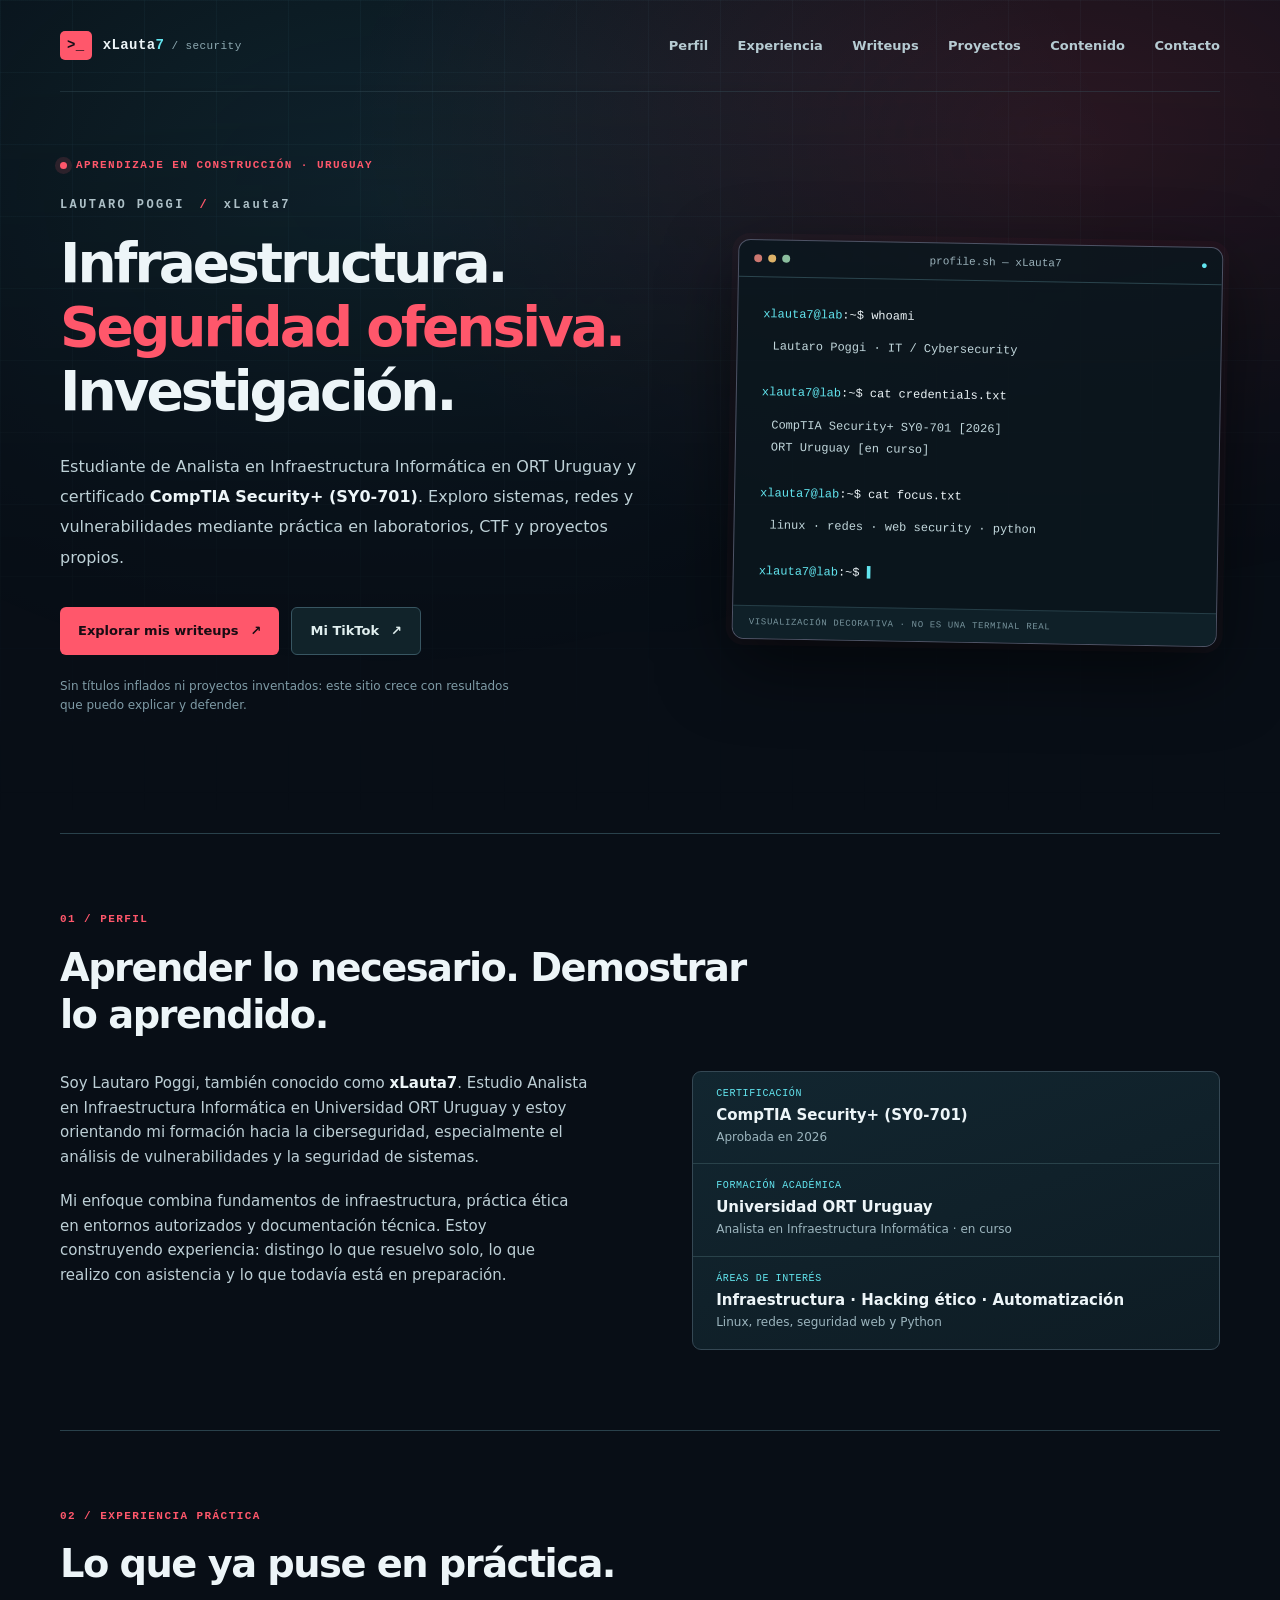
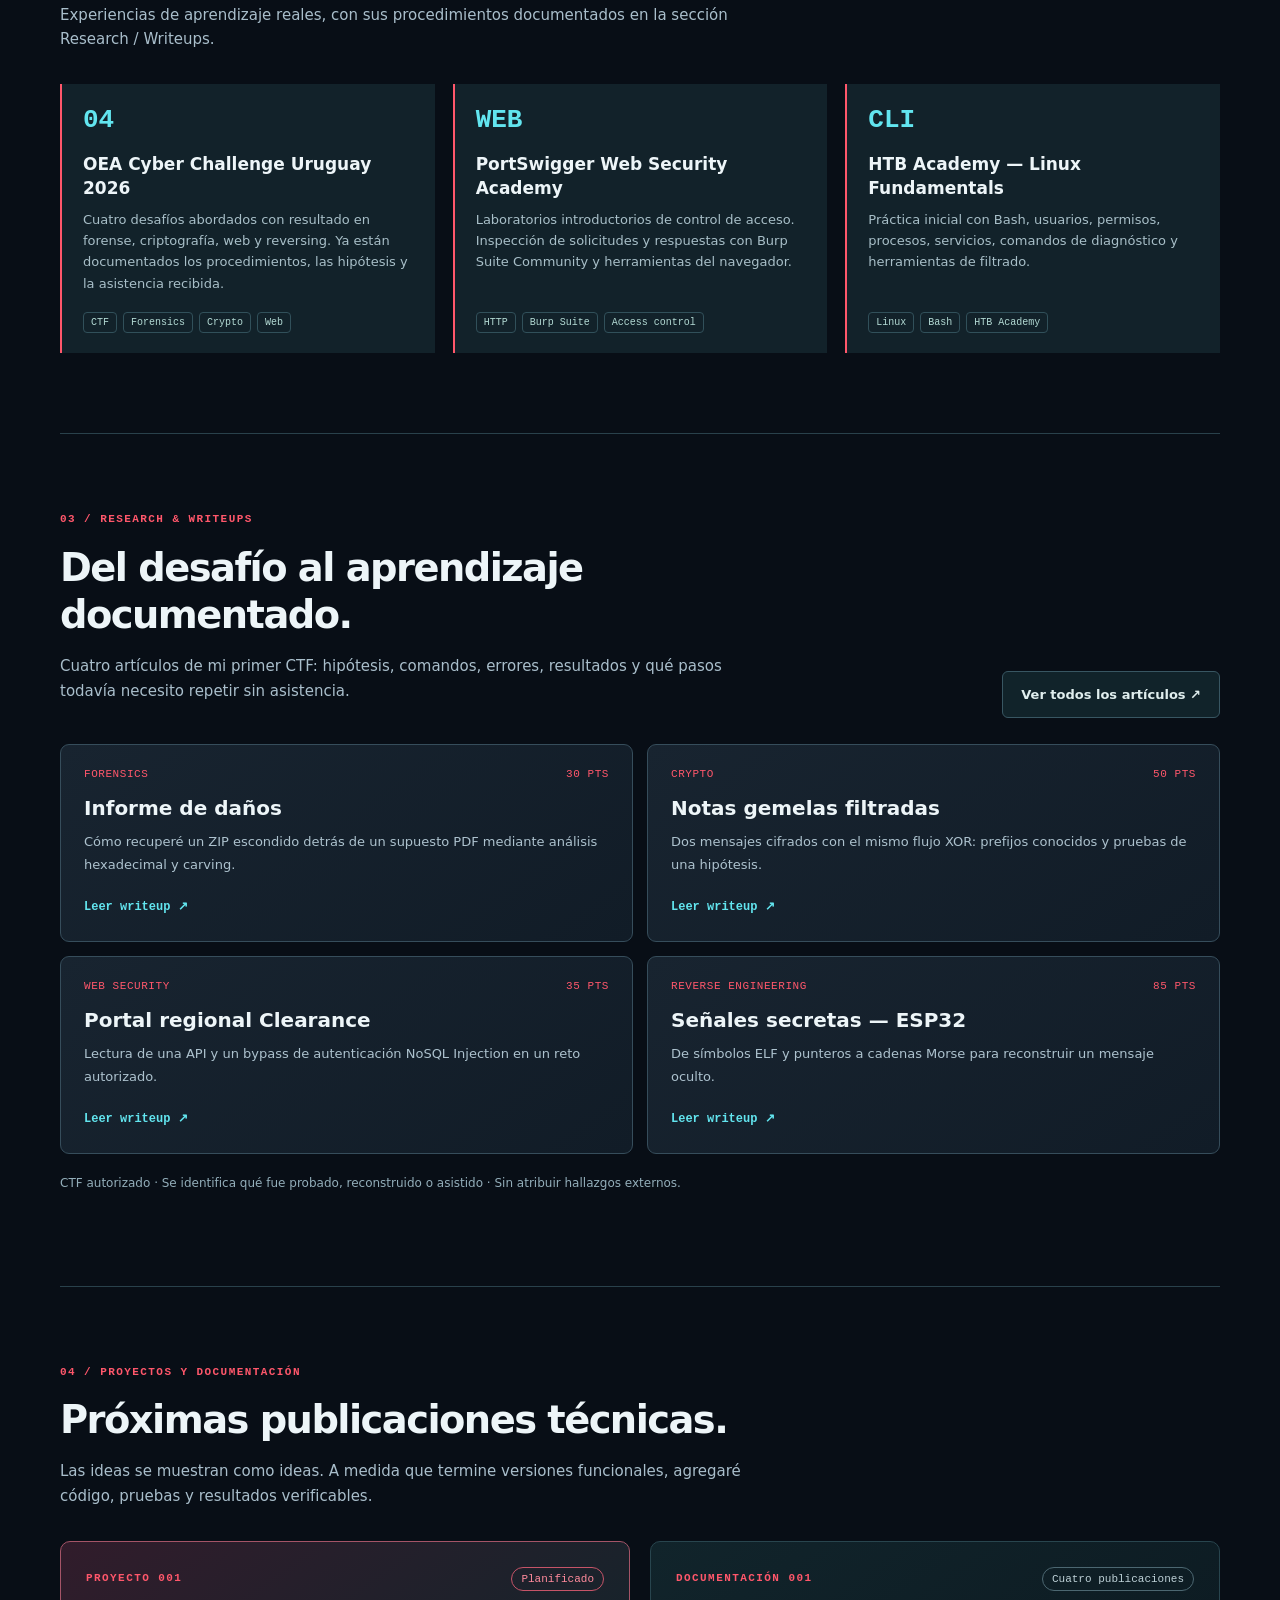
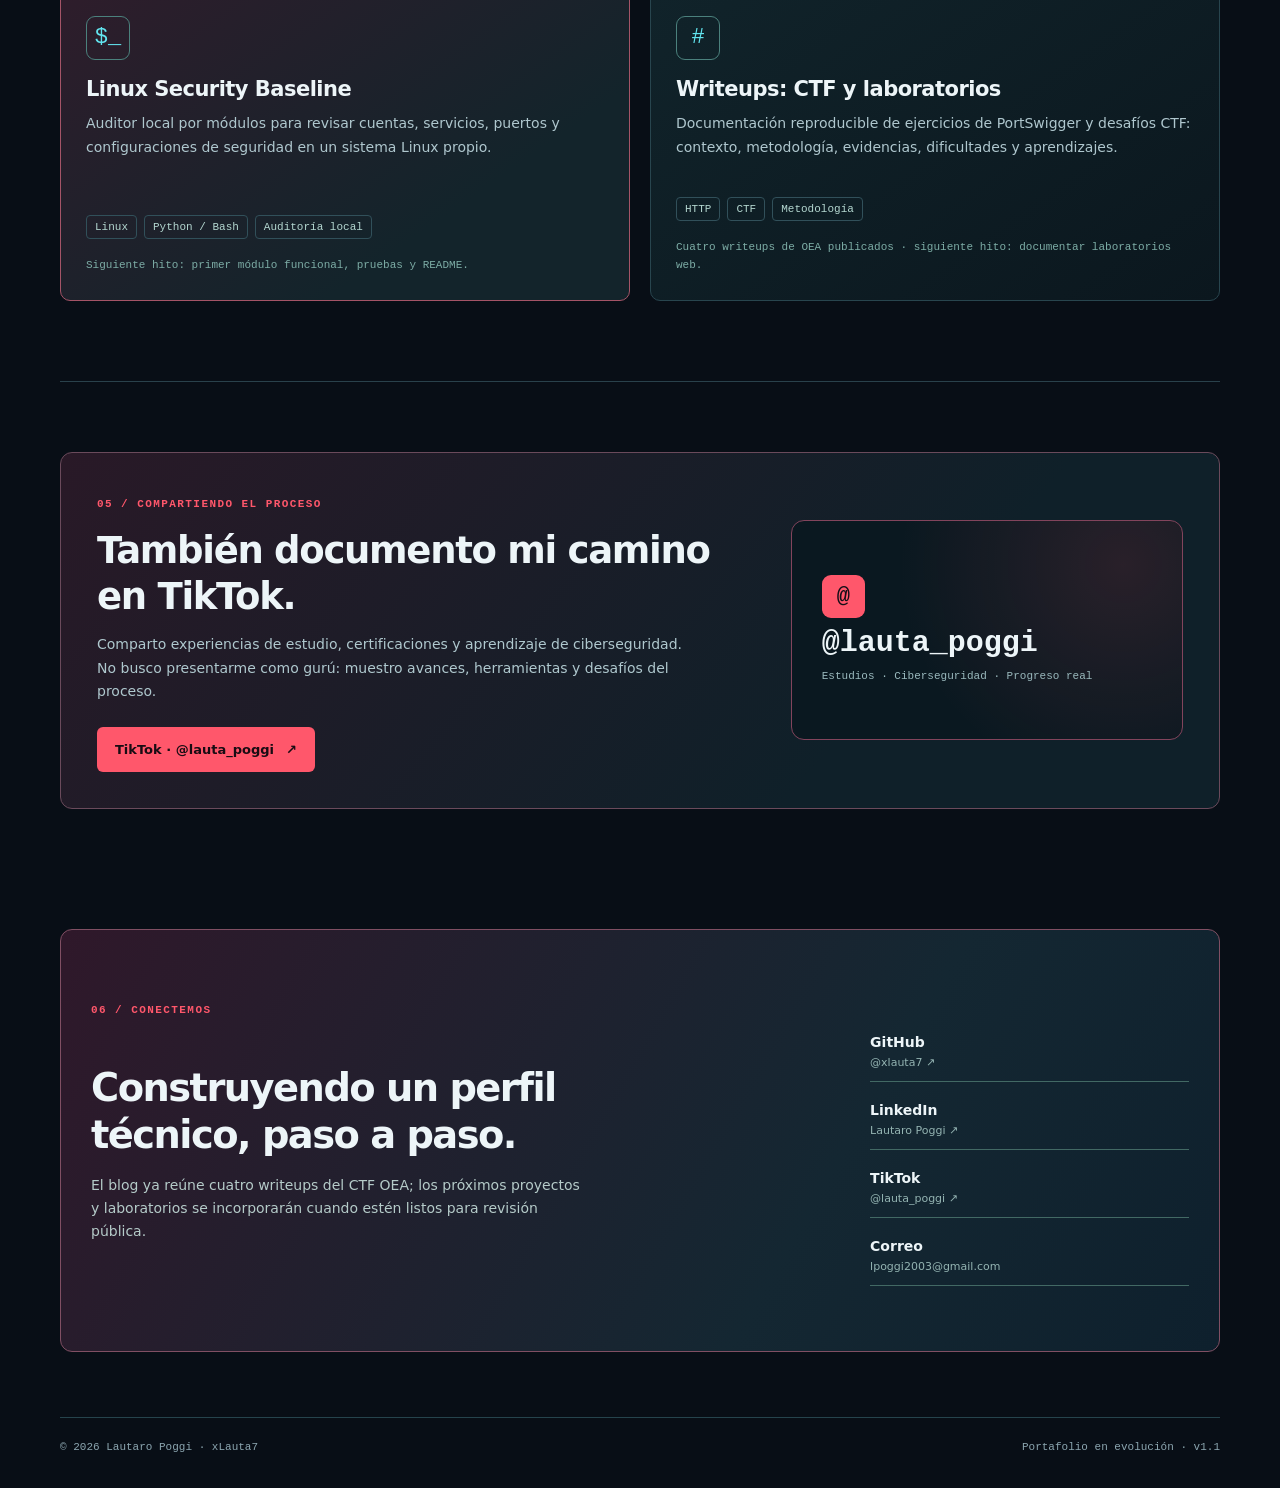
==== commit 32d59b2b: "Feature four OEA writeups on homepage and update GitHub identity" ====
--- a/index.html
+++ b/index.html
@@ -19,7 +19,7 @@
   <header class="site-header wrap">
     <a href="#inicio" class="logo" aria-label="xLauta7, volver al inicio"><span class="logo-icon">&gt;_</span><span>xLauta<span class="logo-muted">7</span><span class="logo-suffix"> / security</span></span></a>
     <nav aria-label="Navegación principal">
-      <a href="#sobre-mi">Perfil</a><a href="#experiencia">Experiencia</a><a href="#proyectos">Proyectos</a><a href="#contenido-publico">Contenido</a><a href="#contacto">Contacto</a>
+      <a href="#sobre-mi">Perfil</a><a href="#experiencia">Experiencia</a><a href="#writeups">Writeups</a><a href="#proyectos">Proyectos</a><a href="#contenido-publico">Contenido</a><a href="#contacto">Contacto</a>
     </nav>
   </header>
   <main id="contenido">
@@ -30,7 +30,7 @@
         <h1 id="hero-title">Infraestructura.<br><span class="accent">Seguridad ofensiva.</span><br>Investigación.</h1>
         <p class="lead">Estudiante de Analista en Infraestructura Informática en ORT Uruguay y certificado <strong>CompTIA Security+ (SY0-701)</strong>. Exploro sistemas, redes y vulnerabilidades mediante práctica en laboratorios, CTF y proyectos propios.</p>
         <div class="actions">
-          <a class="button button-primary" href="#experiencia">Ver experiencia práctica <span aria-hidden="true">↗</span></a>
+          <a class="button button-primary" href="blog/index.html">Explorar mis writeups <span aria-hidden="true">↗</span></a>
           <a class="button button-secondary" href="https://www.tiktok.com/@lauta_poggi" target="_blank" rel="noopener noreferrer">Mi TikTok <span aria-hidden="true">↗</span></a>
         </div>
         <p class="hero-footnote">Sin títulos inflados ni proyectos inventados: este sitio crece con resultados que puedo explicar y defender.</p>
@@ -61,11 +61,11 @@
       </div>
     </section>
     <section class="section wrap" id="experiencia" aria-labelledby="experience-title">
-      <div class="section-heading"><span class="section-index">02 / EXPERIENCIA PRÁCTICA</span><h2 id="experience-title">Lo que ya puse en práctica.</h2><p>Experiencias de aprendizaje reales. Los writeups públicos llegarán cuando estén revisados y listos para compartir.</p></div>
+      <div class="section-heading"><span class="section-index">02 / EXPERIENCIA PRÁCTICA</span><h2 id="experience-title">Lo que ya puse en práctica.</h2><p>Experiencias de aprendizaje reales, con sus procedimientos documentados en la sección Research / Writeups.</p></div>
       <div class="experience-grid">
         <article class="experience-item">
           <span class="experience-number">04</span><h3>OEA Cyber Challenge Uruguay 2026</h3>
-          <p>Cuatro desafíos resueltos en forense, criptografía, web y reversing durante un CTF. Próximo paso: documentar el procedimiento y las ayudas recibidas.</p>
+          <p>Cuatro desafíos abordados con resultado en forense, criptografía, web y reversing. Ya están documentados los procedimientos, las hipótesis y la asistencia recibida.</p>
           <div class="mini-tags"><span>CTF</span><span>Forensics</span><span>Crypto</span><span>Web</span></div>
         </article>
         <article class="experience-item">
@@ -80,8 +80,21 @@
         </article>
       </div>
     </section>
+    <section class="section wrap" id="writeups" aria-labelledby="writeups-title">
+      <div class="research-intro">
+        <div class="section-heading"><span class="section-index">03 / RESEARCH &amp; WRITEUPS</span><h2 id="writeups-title">Del desafío al aprendizaje documentado.</h2><p>Cuatro artículos de mi primer CTF: hipótesis, comandos, errores, resultados y qué pasos todavía necesito repetir sin asistencia.</p></div>
+        <a class="button button-secondary" href="blog/index.html">Ver todos los artículos ↗</a>
+      </div>
+      <div class="research-grid">
+        <a class="research-tile" href="blog/informe-de-danos.html"><div class="research-meta"><span>FORENSICS</span><span>30 PTS</span></div><h3>Informe de daños</h3><p>Cómo recuperé un ZIP escondido detrás de un supuesto PDF mediante análisis hexadecimal y carving.</p><span class="research-link">Leer writeup ↗</span></a>
+        <a class="research-tile" href="blog/notas-gemelas-filtradas.html"><div class="research-meta"><span>CRYPTO</span><span>50 PTS</span></div><h3>Notas gemelas filtradas</h3><p>Dos mensajes cifrados con el mismo flujo XOR: prefijos conocidos y pruebas de una hipótesis.</p><span class="research-link">Leer writeup ↗</span></a>
+        <a class="research-tile" href="blog/portal-regional-clearance.html"><div class="research-meta"><span>WEB SECURITY</span><span>35 PTS</span></div><h3>Portal regional Clearance</h3><p>Lectura de una API y un bypass de autenticación NoSQL Injection en un reto autorizado.</p><span class="research-link">Leer writeup ↗</span></a>
+        <a class="research-tile" href="blog/senales-secretas-esp32.html"><div class="research-meta"><span>REVERSE ENGINEERING</span><span>85 PTS</span></div><h3>Señales secretas — ESP32</h3><p>De símbolos ELF y punteros a cadenas Morse para reconstruir un mensaje oculto.</p><span class="research-link">Leer writeup ↗</span></a>
+      </div>
+      <p class="research-aside">CTF autorizado · Se identifica qué fue probado, reconstruido o asistido · Sin atribuir hallazgos externos.</p>
+    </section>
     <section class="section wrap" id="proyectos" aria-labelledby="projects-title">
-      <div class="section-heading"><span class="section-index">03 / PROYECTOS Y DOCUMENTACIÓN</span><h2 id="projects-title">Próximas publicaciones técnicas.</h2><p>Las ideas se muestran como ideas. A medida que termine versiones funcionales, agregaré código, pruebas y resultados verificables.</p></div>
+      <div class="section-heading"><span class="section-index">04 / PROYECTOS Y DOCUMENTACIÓN</span><h2 id="projects-title">Próximas publicaciones técnicas.</h2><p>Las ideas se muestran como ideas. A medida que termine versiones funcionales, agregaré código, pruebas y resultados verificables.</p></div>
       <div class="project-grid">
         <article class="project-card featured">
           <div class="card-top"><span class="card-id">PROYECTO 001</span><span class="pill pill-progress">Planificado</span></div>
@@ -92,27 +105,27 @@
           <p class="card-note">Siguiente hito: primer módulo funcional, pruebas y README.</p>
         </article>
         <article class="project-card">
-          <div class="card-top"><span class="card-id">DOCUMENTACIÓN 001</span><span class="pill">En preparación</span></div>
+          <div class="card-top"><span class="card-id">DOCUMENTACIÓN 001</span><span class="pill">Cuatro publicaciones</span></div>
           <div class="project-icon" aria-hidden="true">#</div>
           <h3>Writeups: CTF y laboratorios</h3>
           <p>Documentación reproducible de ejercicios de PortSwigger y desafíos CTF: contexto, metodología, evidencias, dificultades y aprendizajes.</p>
           <div class="chips"><span>HTTP</span><span>CTF</span><span>Metodología</span></div>
-          <p class="card-note">Siguiente hito: primer writeup público revisado.</p>
+          <p class="card-note">Cuatro writeups de OEA publicados · siguiente hito: documentar laboratorios web.</p>
         </article>
       </div>
     </section>
     <section class="section wrap" id="contenido-publico" aria-labelledby="content-title">
       <div class="content-panel">
-        <div><span class="section-index">04 / COMPARTIENDO EL PROCESO</span><h2 id="content-title">También documento mi camino en TikTok.</h2><p>Comparto experiencias de estudio, certificaciones y aprendizaje de ciberseguridad. No busco presentarme como gurú: muestro avances, herramientas y desafíos del proceso.</p><a class="button button-primary" href="https://www.tiktok.com/@lauta_poggi" target="_blank" rel="noopener noreferrer">TikTok · @lauta_poggi <span aria-hidden="true">↗</span></a></div>
+        <div><span class="section-index">05 / COMPARTIENDO EL PROCESO</span><h2 id="content-title">También documento mi camino en TikTok.</h2><p>Comparto experiencias de estudio, certificaciones y aprendizaje de ciberseguridad. No busco presentarme como gurú: muestro avances, herramientas y desafíos del proceso.</p><a class="button button-primary" href="https://www.tiktok.com/@lauta_poggi" target="_blank" rel="noopener noreferrer">TikTok · @lauta_poggi <span aria-hidden="true">↗</span></a></div>
         <div class="content-handle" aria-label="Usuario de TikTok"><span class="handle-icon" aria-hidden="true">@</span><strong>@lauta_poggi</strong><span>Estudios · Ciberseguridad · Progreso real</span></div>
       </div>
     </section>
     <section class="contact-section wrap" id="contacto" aria-labelledby="contact-title">
-      <span class="section-index">05 / CONECTEMOS</span>
+      <span class="section-index">06 / CONECTEMOS</span>
       <div class="contact-inner">
-        <div><h2 id="contact-title">Construyendo un perfil técnico, paso a paso.</h2><p>Este es el punto de partida. Los enlaces a repositorios, writeups y proyectos se incorporarán cuando estén listos para revisión pública.</p></div>
+        <div><h2 id="contact-title">Construyendo un perfil técnico, paso a paso.</h2><p>El blog ya reúne cuatro writeups del CTF OEA; los próximos proyectos y laboratorios se incorporarán cuando estén listos para revisión pública.</p></div>
         <div class="contact-links" aria-label="Enlaces y canales">
-          <a href="https://github.com/Lautx777" target="_blank" rel="noopener noreferrer">GitHub <small>@Lautx777 ↗</small></a>
+          <a href="https://github.com/xlauta7" target="_blank" rel="noopener noreferrer">GitHub <small>@xlauta7 ↗</small></a>
           <a href="https://www.linkedin.com/in/lautaro-poggi-4075b335a" target="_blank" rel="noopener noreferrer">LinkedIn <small>Lautaro Poggi ↗</small></a>
           <a href="https://www.tiktok.com/@lauta_poggi" target="_blank" rel="noopener noreferrer">TikTok <small>@lauta_poggi ↗</small></a>
           <a href="mailto:lpoggi2003@gmail.com">Correo <small>lpoggi2003@gmail.com</small></a>
@@ -120,7 +133,7 @@
       </div>
     </section>
   </main>
-  <footer class="wrap site-footer"><span>© <span id="year">2026</span> Lautaro Poggi · xLauta7</span><span>Portafolio en evolución · v1.0</span></footer>
+  <footer class="wrap site-footer"><span>© <span id="year">2026</span> Lautaro Poggi · xLauta7</span><span>Portafolio en evolución · v1.1</span></footer>
   <script src="script.js" defer></script>
 </body>
 </html>
--- a/styles.css
+++ b/styles.css
@@ -106,3 +106,84 @@
 .contact-links .pending-link { color:#b1c9c7; }
 @media (max-width:890px) { .content-panel { grid-template-columns:1fr; gap:25px; }.content-handle { min-height:160px; } }
 @media (max-width:620px) { .logo-suffix { display:none; }.hero h1 { font-size:clamp(32px,8vw,44px); }.content-panel {padding:23px 20px}.content-handle { padding:22px; }.intro-label{font-size:10px} }
+
+
+/* xLauta7 v1.1 — rojo + cian. Interfaz oscura, editorial técnico. */
+:root { --bg:#080e16; --bg2:#0d1722; --surface:#14212a; --border:#354854; --text:#edf5f8; --muted:#a9becb; --accent:#62e5ef; --accent2:#ff596c; --red:#ff576b; }
+body {background-color:var(--bg);}
+.background-grid { background:radial-gradient(ellipse at 83% 17%,#ff4e6b25,transparent 48%),radial-gradient(ellipse at 30% 24%,#4de5f51b,transparent 58%),linear-gradient(#22404c27 1px,transparent 1px),linear-gradient(90deg,#22404c27 1px,transparent 1px);background-size:auto,auto,72px 72px,72px 72px; }
+.logo-icon,.handle-icon { background:var(--red);color:#140e17; }
+.logo-muted, .terminal-content .prompt,.terminal-mark,.cursor { color:var(--accent); }
+.eyebrow,.section-index,.card-id {color:var(--red);}
+.status-dot { background:var(--red);box-shadow:0 0 0 5px #ff576b23; }
+.hero h1 .accent {color:var(--red);}
+.intro-label span {color:var(--red);}
+.button-primary {background:var(--red);color:#180c13;}
+.button-primary:hover {background:#ff8595;}
+.button-secondary:hover {border-color:var(--accent);}
+.terminal {border-color:#4e5365;box-shadow:0 25px 70px #0008,0 0 0 6px #ff576b09;}
+.terminal-content .terminal-answer {color:#c2d7dc;}
+.project-card.featured { border-color:#a45467;background:linear-gradient(145deg,#311c2b,#13242b 72%); }
+.pill-progress {border-color:#c65468;color:#ff8b9c;}
+.experience-item {border-left-color:var(--red);}
+.contact-section {border-color:#804f63;background:linear-gradient(120deg,#2f182a,#142732 65%,#0e202d);}
+.content-panel {border-color:#6a4a5b;background:linear-gradient(130deg,#291927,#0f2029 70%);}
+.content-handle {border-color:#82445c;background:radial-gradient(circle at 85% 20%,#ff576b20,transparent 60%),#0a1820;}
+.site-header nav a[aria-current="page"] {color:var(--red);}
+::selection {background:var(--red);color:#10131c;}
+/* Home: ventana Research */
+.research-intro {display:flex;justify-content:space-between;align-items:flex-end;gap:22px;flex-wrap:wrap;margin-bottom:26px;}
+.research-intro .section-heading {margin-bottom:0;}
+.research-grid {display:grid;grid-template-columns:repeat(2,minmax(0,1fr));gap:14px;}
+.research-tile {padding:23px;border:1px solid #364d5b;border-radius:9px;background:linear-gradient(145deg,#182430,#111c27);transition:border-color .2s,transform .2s;}
+.research-tile:hover {border-color:var(--red);transform:translateY(-2px);}
+.research-meta {display:flex;flex-wrap:wrap;justify-content:space-between;gap:10px;font:11px var(--mono);letter-spacing:.05em;color:var(--red);}
+.research-tile h3 {font-size:20px;line-height:1.35;margin:15px 0 9px;}
+.research-tile p {font-size:13px;line-height:1.75;color:#adc2ce;margin:0;}
+.research-link {display:inline-block;margin-top:22px;color:var(--accent);font:700 12px var(--mono);}
+.research-aside {font-size:12px;color:#93aeba;margin-top:20px;}
+/* Blog / Artículos */
+.blog-wrap {width:min(1020px,calc(100% - 44px));margin:0 auto;padding:15px 0 80px;}
+.blog-breadcrumb {font:12px/1.8 var(--mono);color:#a1b9c4;margin:20px 0;}
+.blog-breadcrumb a {color:var(--accent);}
+.blog-intro {padding:52px 0 28px;}
+.blog-intro h1 {font-size:clamp(35px,5.6vw,63px);line-height:1.13;letter-spacing:-.055em;margin:15px 0 24px;}
+.blog-intro h1 .accent {color:var(--red);}
+.blog-intro p:not(.section-index) {max-width:860px;color:#bacfd7;font-size:16px;line-height:1.9;}
+.blog-summary {display:grid;grid-template-columns:repeat(3,minmax(0,1fr));gap:12px;margin:16px 0 30px;}
+.blog-summary>div {border:1px solid #38505c;border-top:2px solid var(--red);background:#111e2a;padding:18px;display:flex;flex-direction:column;gap:4px;border-radius:6px;}
+.blog-summary strong {font:700 27px var(--mono);color:var(--accent);}
+.blog-summary span {color:#9bb4c1;font-size:12px;}
+.blog-list {display:grid;grid-template-columns:repeat(2,minmax(0,1fr));gap:16px;margin-bottom:30px;}
+.blog-card {border:1px solid #365160;border-radius:10px;padding:28px 25px;background:linear-gradient(150deg,#162532,#0d1924);display:flex;flex-direction:column;min-height:270px;transition:transform .2s,border-color .2s;}
+.blog-card:hover {transform:translateY(-3px);border-color:var(--red);}
+.blog-card-head {display:flex;justify-content:space-between;gap:10px;flex-wrap:wrap;color:var(--red);font:700 11px var(--mono);}
+.blog-card h2 {font-size:22px;line-height:1.28;letter-spacing:-.02em;margin:17px 0 12px;}
+.blog-card p {color:#b4c7d0;font-size:14px;line-height:1.7;margin-bottom:18px;}
+.blog-read {margin-top:auto;color:var(--accent);font:700 12px var(--mono);}
+.blog-footnote {font-size:13px;color:#a2b7c2;margin:24px 0;}
+.blog-end,.article-end {display:flex;justify-content:space-between;gap:20px;flex-wrap:wrap;margin-top:26px;color:var(--accent);font:13px var(--mono);}
+.article-layout {width:min(850px,calc(100% - 44px));margin:0 auto;padding:12px 0 85px;}
+.article-header {padding:45px 0 28px;border-bottom:1px solid #39505b;}
+.article-header h1 {font-size:clamp(32px,4.7vw,56px);line-height:1.14;letter-spacing:-.045em;margin:14px 0 19px;}
+.article-deck {font-size:17px;line-height:1.75;color:#bbced8;}
+.blog-meta {font:12px/1.8 var(--mono);color:#9fb9c3;}
+.article-notice {margin:30px 0;padding:18px 20px;border:1px solid #725465;border-left:3px solid var(--red);background:#251e2b;color:#bed0d7;font-size:13px;line-height:1.8;border-radius:5px;}
+.article-notice strong {color:#ffd3d9;}
+.article-content section {margin:39px 0 49px;scroll-margin-top:26px;}
+.article-content h2 {font-size:clamp(22px,3vw,29px);line-height:1.3;letter-spacing:-.025em;margin:0 0 20px;}
+.article-content h2::before {content:"//";color:var(--red);font:700 19px var(--mono);margin-right:12px;}
+.article-content p,.article-content li {color:#bcd0d9;line-height:1.95;font-size:15px;}
+.article-content p {margin:0 0 17px;}
+.article-content ul {padding-left:23px;margin:14px 0 22px;}
+.article-content li {padding-left:3px;margin-bottom:10px;}
+.article-content code:not(pre code),.article-notice code {font:13px/1.5 var(--mono);color:#85edf2;background:#192c37;padding:2px 5px;border-radius:4px;overflow-wrap:anywhere;}
+.article-content strong {color:#f0f7fa;}
+.article-content pre {background:#060f1a;border:1px solid #344752;border-radius:0 0 8px 8px;padding:17px 19px;margin:0 0 25px;overflow-x:auto;tab-size:4;max-width:100%;}
+.article-content pre code {display:block;color:#c6f3ee;font:12.5px/1.85 var(--mono);white-space:pre;}
+.code-label {display:block;margin:20px 0 0;padding:9px 16px;border:1px solid #344752;border-bottom:0;border-radius:8px 8px 0 0;color:var(--red);background:#12202b;font:700 11px var(--mono);text-transform:uppercase;}
+.article-end {border-top:1px solid #39505b;padding-top:24px;margin-top:55px;}
+.article-end a:hover,.blog-end a:hover,.blog-read:hover {color:#ff8a9a;}
+@media(max-width:780px){.research-grid,.blog-list{grid-template-columns:1fr;}.blog-summary{gap:8px}.blog-summary>div{padding:13px}.blog-summary strong{font-size:22px}.article-layout,.blog-wrap{width:min(100% - 32px,1020px)}}
+@media(max-width:520px){.research-tile{padding:20px}.blog-intro{padding:30px 0}.blog-summary{grid-template-columns:1fr}.blog-card{min-height:0;padding:23px 20px}.article-content p,.article-content li{font-size:14px}.article-content pre{padding:13px;font-size:11px}.article-header{padding-top:30px}.article-content h2::before{font-size:16px}}
+@media(prefers-reduced-motion:reduce){.research-tile,.blog-card{transition:none}.research-tile:hover,.blog-card:hover{transform:none}}
